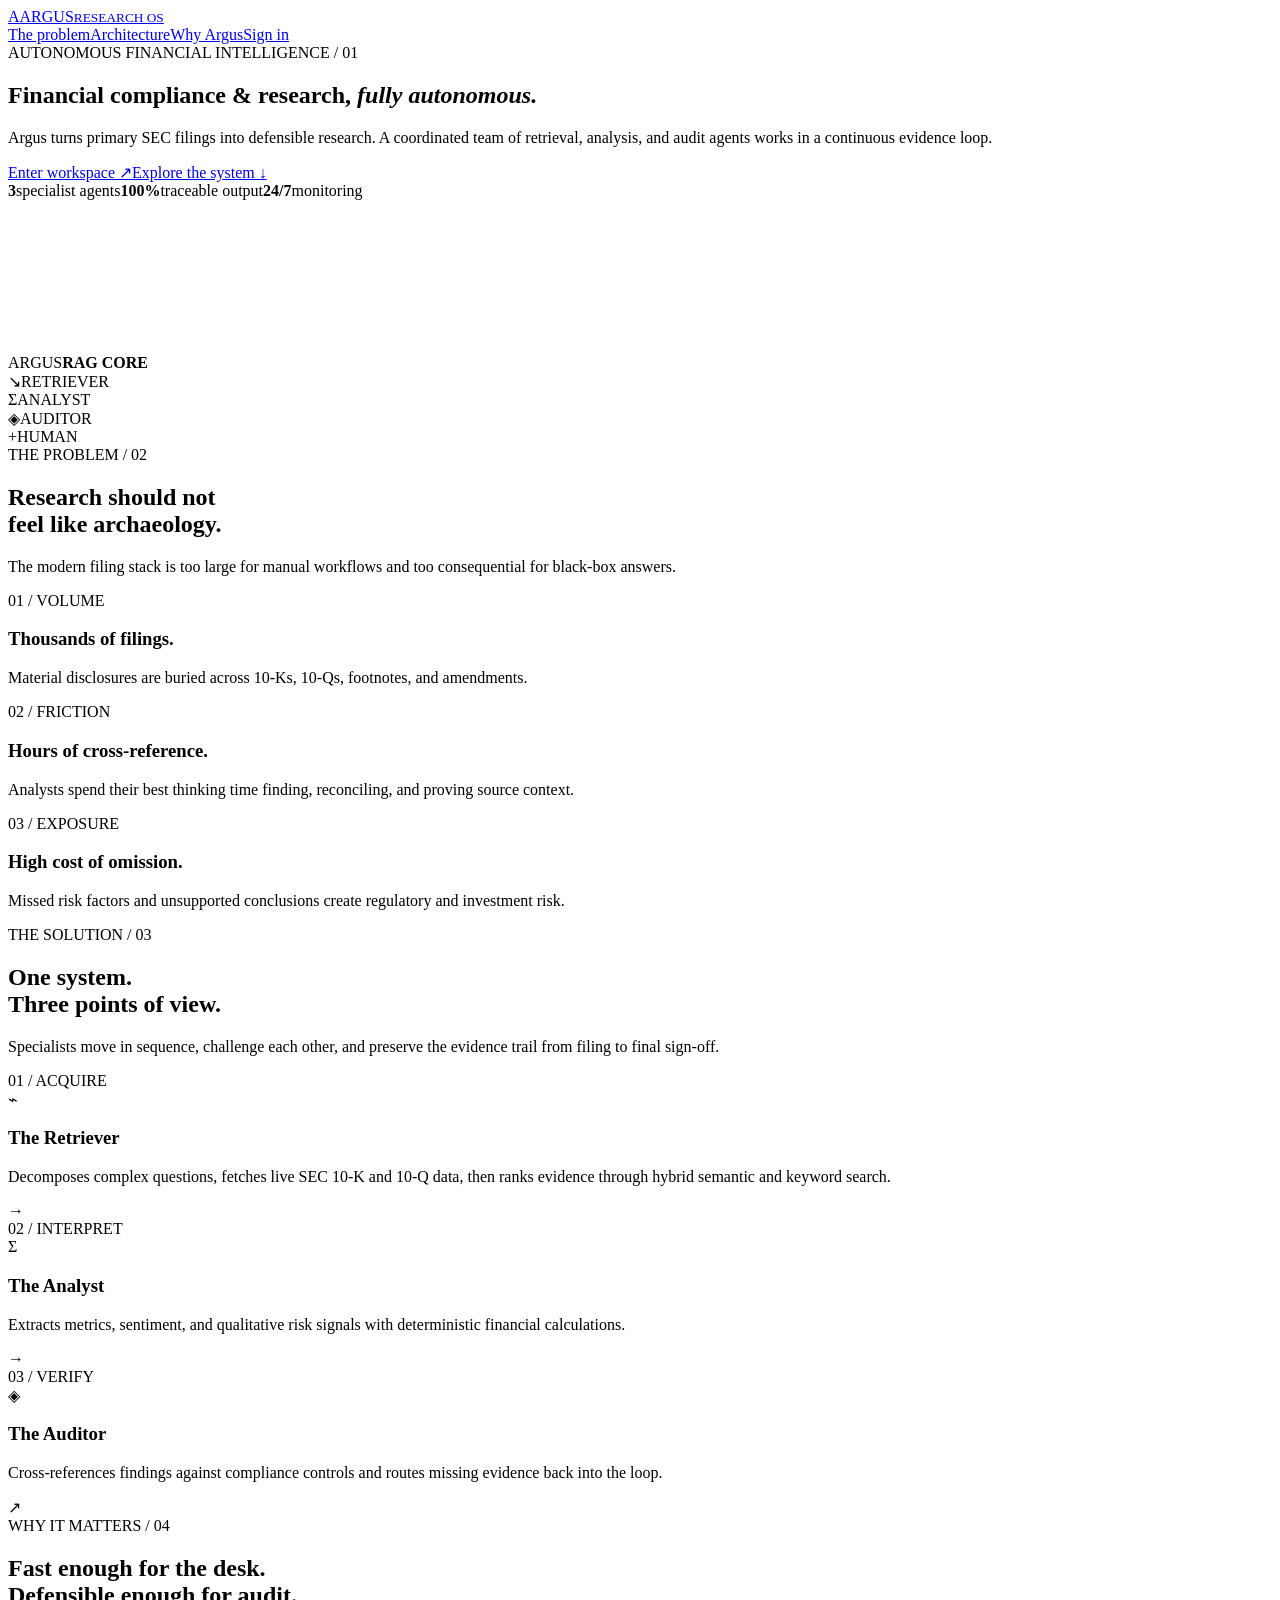
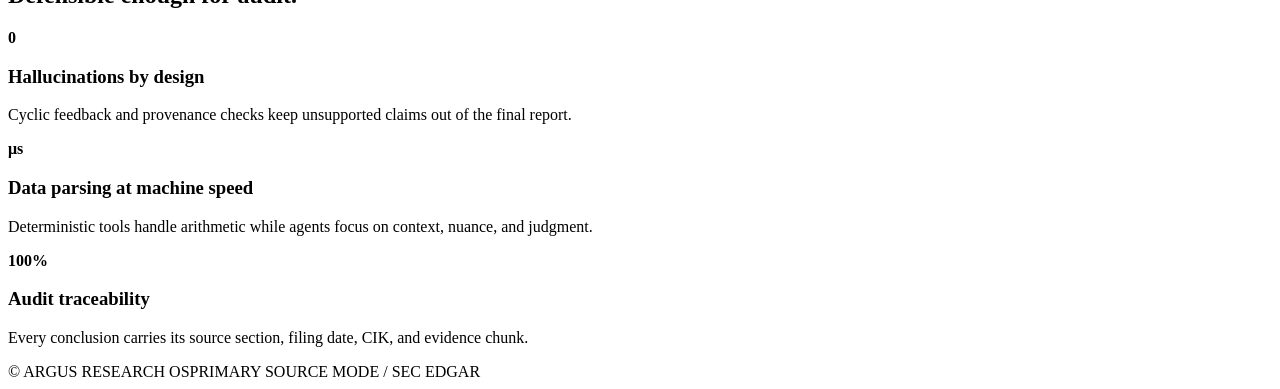
==== app/static/landing.html @ 32ab97b1 "Build agentic financial research platform Add the FastAPI and LangGraph backend, SEC retrieval, Groq" ====
<!doctype html><html lang="en"><head><meta charset="utf-8"><meta name="viewport" content="width=device-width,initial-scale=1"><meta name="theme-color" content="#06090d"><title>Argus / Autonomous Financial Intelligence</title><link rel="stylesheet" href="/static/public.css"></head><body><div class="public-shell"><nav class="public-nav"><a class="public-brand" href="/"><span class="brand-square">A</span><span>ARGUS</span><small>RESEARCH OS</small></a><div class="public-nav-links"><a href="#problem">The problem</a><a href="#architecture">Architecture</a><a href="#value">Why Argus</a><a class="nav-login" href="/login">Sign in</a></div></nav><main><section class="hero"><div class="hero-copy reveal"><div class="kicker">AUTONOMOUS FINANCIAL INTELLIGENCE / 01</div><h1>Financial compliance &amp; research, <em>fully autonomous.</em></h1><p class="hero-lede">Argus turns primary SEC filings into defensible research. A coordinated team of retrieval, analysis, and audit agents works in a continuous evidence loop.</p><div class="hero-actions"><a class="primary-cta" href="/login">Enter workspace <span>↗</span></a><a class="secondary-cta" href="#architecture">Explore the system ↓</a></div><div class="hero-stat"><span><strong>3</strong>specialist agents</span><span><strong>100%</strong>traceable output</span><span><strong>24/7</strong>monitoring</span></div></div><div class="network reveal delay-1"><canvas id="networkCanvas"></canvas><div class="network-core"><div class="core-label">ARGUS<strong>RAG CORE</strong></div></div><div class="network-node"><span>↘</span>RETRIEVER</div><div class="network-node"><span>Σ</span>ANALYST</div><div class="network-node"><span>◈</span>AUDITOR</div><div class="network-node"><span>+</span>HUMAN</div></div></section><section class="section problem-section" id="problem"><div class="section-heading reveal"><div><div class="kicker">THE PROBLEM / 02</div><h2>Research should not<br>feel like archaeology.</h2></div><p class="section-intro">The modern filing stack is too large for manual workflows and too consequential for black-box answers.</p></div><div class="problem-grid"><article class="problem-item reveal"><span class="problem-number">01 / VOLUME</span><h3>Thousands of filings.</h3><p>Material disclosures are buried across 10-Ks, 10-Qs, footnotes, and amendments.</p></article><article class="problem-item reveal delay-1"><span class="problem-number">02 / FRICTION</span><h3>Hours of cross-reference.</h3><p>Analysts spend their best thinking time finding, reconciling, and proving source context.</p></article><article class="problem-item reveal delay-2"><span class="problem-number">03 / EXPOSURE</span><h3>High cost of omission.</h3><p>Missed risk factors and unsupported conclusions create regulatory and investment risk.</p></article></div></section><section class="section" id="architecture"><div class="section-heading reveal"><div><div class="kicker">THE SOLUTION / 03</div><h2>One system.<br>Three points of view.</h2></div><p class="section-intro">Specialists move in sequence, challenge each other, and preserve the evidence trail from filing to final sign-off.</p></div><div class="bento"><article class="agent-tile large reveal"><span class="tile-tag">01 / ACQUIRE</span><div class="tile-icon">⌁</div><h3>The Retriever</h3><p>Decomposes complex questions, fetches live SEC 10-K and 10-Q data, then ranks evidence through hybrid semantic and keyword search.</p><div class="flow-arrow">→</div></article><article class="agent-tile reveal delay-1"><span class="tile-tag">02 / INTERPRET</span><div class="tile-icon">Σ</div><h3>The Analyst</h3><p>Extracts metrics, sentiment, and qualitative risk signals with deterministic financial calculations.</p><div class="flow-arrow">→</div></article><article class="agent-tile reveal delay-2"><span class="tile-tag">03 / VERIFY</span><div class="tile-icon">◈</div><h3>The Auditor</h3><p>Cross-references findings against compliance controls and routes missing evidence back into the loop.</p><div class="flow-arrow">↗</div></article></div></section><section class="section value-section" id="value"><div class="section-heading reveal"><div><div class="kicker">WHY IT MATTERS / 04</div><h2>Fast enough for the desk.<br>Defensible enough for audit.</h2></div></div><div class="values"><article class="value reveal"><strong>0</strong><h3>Hallucinations by design</h3><p>Cyclic feedback and provenance checks keep unsupported claims out of the final report.</p></article><article class="value reveal delay-1"><strong>μs</strong><h3>Data parsing at machine speed</h3><p>Deterministic tools handle arithmetic while agents focus on context, nuance, and judgment.</p></article><article class="value reveal delay-2"><strong>100%</strong><h3>Audit traceability</h3><p>Every conclusion carries its source section, filing date, CIK, and evidence chunk.</p></article></div></section></main><footer class="public-footer"><span>© ARGUS RESEARCH OS</span><span>PRIMARY SOURCE MODE / SEC EDGAR</span></footer></div><script src="/static/landing.js"></script></body></html>
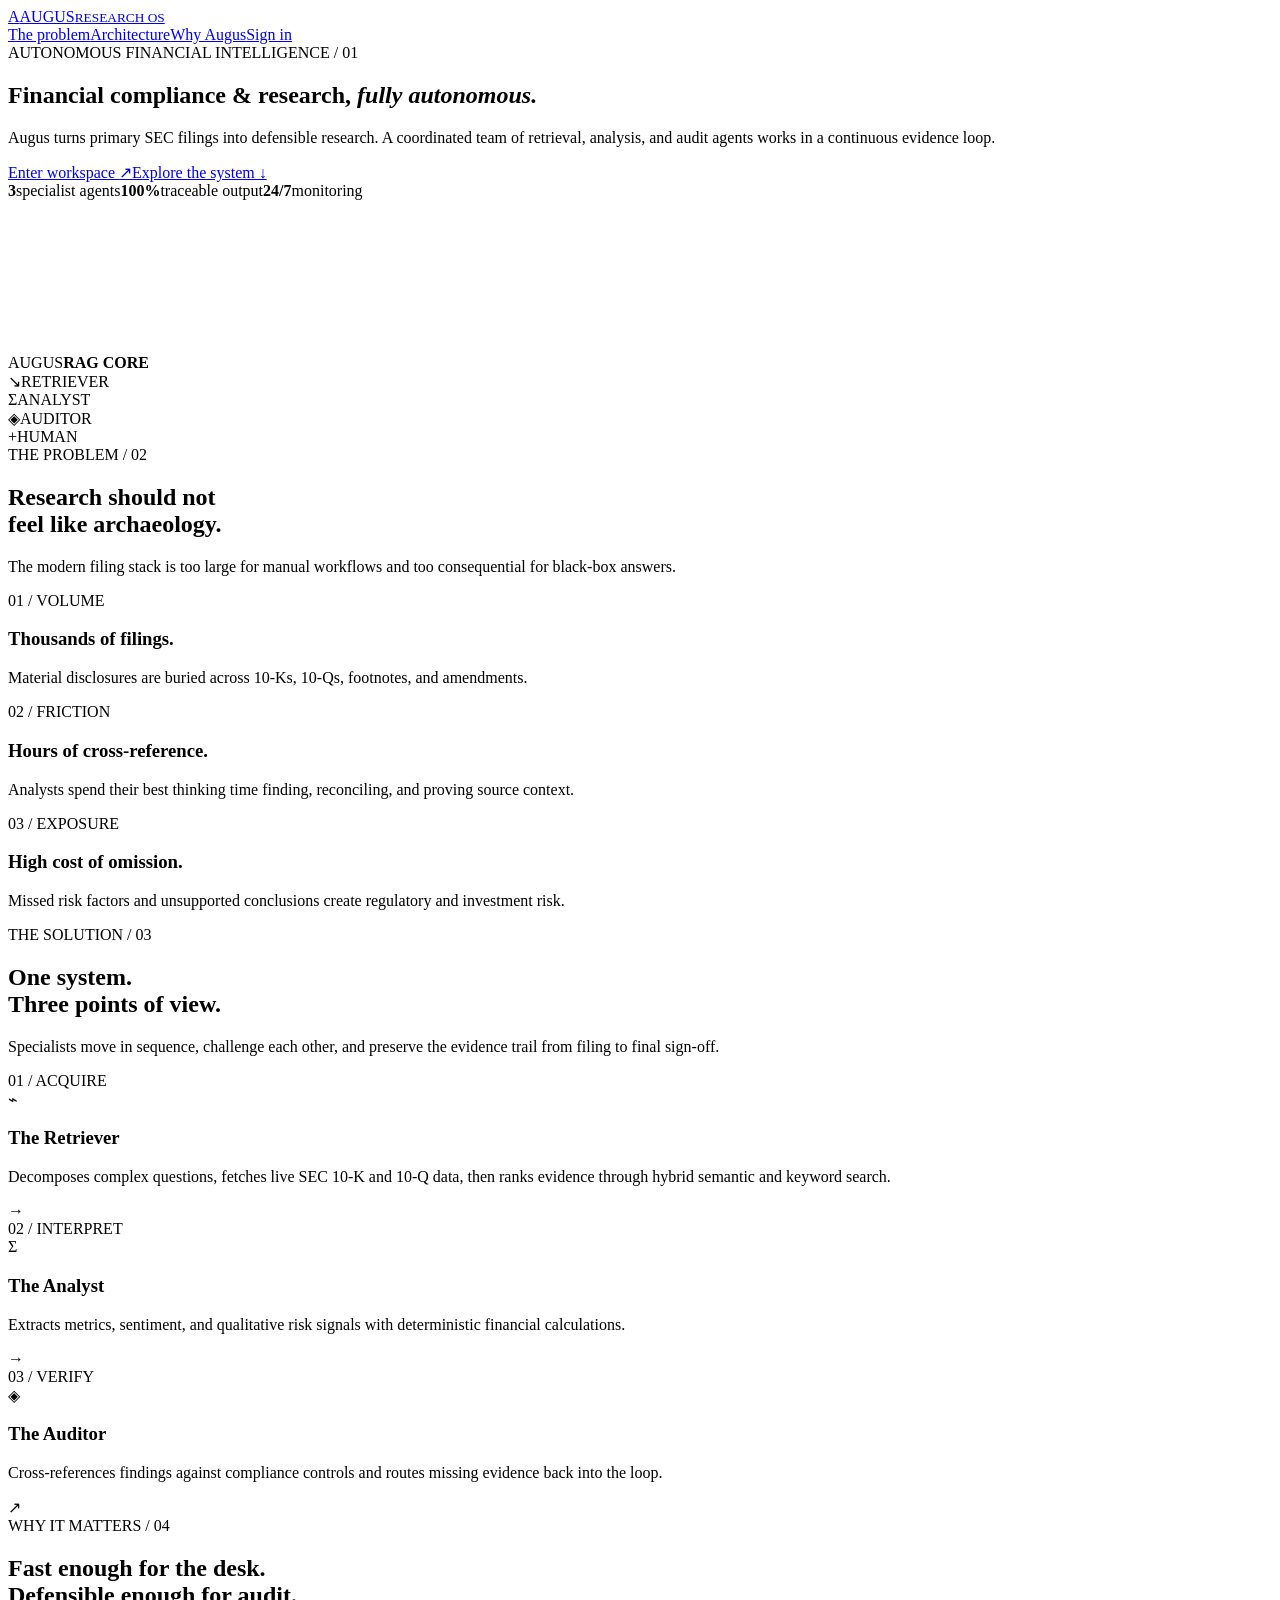
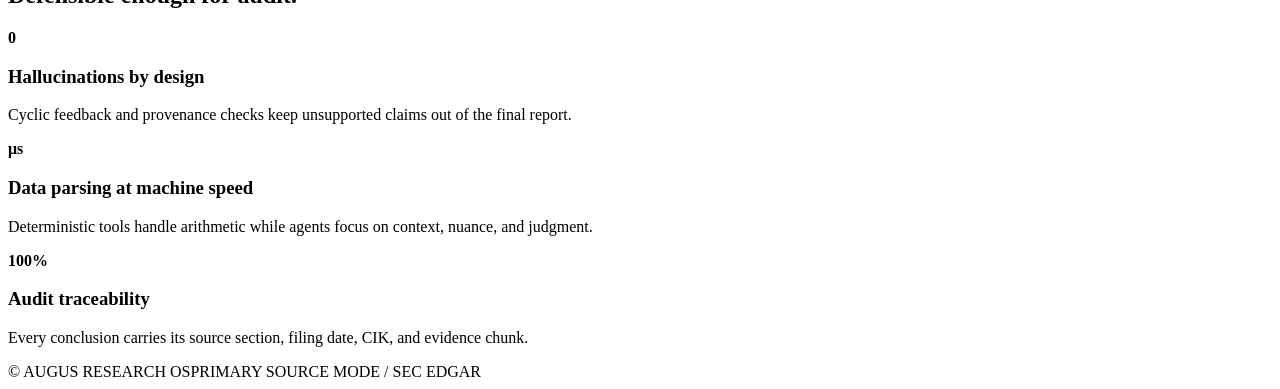
==== commit 890526f5: "Update branding to Augus" ====
--- a/app/static/landing.html
+++ b/app/static/landing.html
@@ -1 +1 @@
-<!doctype html><html lang="en"><head><meta charset="utf-8"><meta name="viewport" content="width=device-width,initial-scale=1"><meta name="theme-color" content="#06090d"><title>Argus / Autonomous Financial Intelligence</title><link rel="stylesheet" href="/static/public.css"></head><body><div class="public-shell"><nav class="public-nav"><a class="public-brand" href="/"><span class="brand-square">A</span><span>ARGUS</span><small>RESEARCH OS</small></a><div class="public-nav-links"><a href="#problem">The problem</a><a href="#architecture">Architecture</a><a href="#value">Why Argus</a><a class="nav-login" href="/login">Sign in</a></div></nav><main><section class="hero"><div class="hero-copy reveal"><div class="kicker">AUTONOMOUS FINANCIAL INTELLIGENCE / 01</div><h1>Financial compliance &amp; research, <em>fully autonomous.</em></h1><p class="hero-lede">Argus turns primary SEC filings into defensible research. A coordinated team of retrieval, analysis, and audit agents works in a continuous evidence loop.</p><div class="hero-actions"><a class="primary-cta" href="/login">Enter workspace <span>↗</span></a><a class="secondary-cta" href="#architecture">Explore the system ↓</a></div><div class="hero-stat"><span><strong>3</strong>specialist agents</span><span><strong>100%</strong>traceable output</span><span><strong>24/7</strong>monitoring</span></div></div><div class="network reveal delay-1"><canvas id="networkCanvas"></canvas><div class="network-core"><div class="core-label">ARGUS<strong>RAG CORE</strong></div></div><div class="network-node"><span>↘</span>RETRIEVER</div><div class="network-node"><span>Σ</span>ANALYST</div><div class="network-node"><span>◈</span>AUDITOR</div><div class="network-node"><span>+</span>HUMAN</div></div></section><section class="section problem-section" id="problem"><div class="section-heading reveal"><div><div class="kicker">THE PROBLEM / 02</div><h2>Research should not<br>feel like archaeology.</h2></div><p class="section-intro">The modern filing stack is too large for manual workflows and too consequential for black-box answers.</p></div><div class="problem-grid"><article class="problem-item reveal"><span class="problem-number">01 / VOLUME</span><h3>Thousands of filings.</h3><p>Material disclosures are buried across 10-Ks, 10-Qs, footnotes, and amendments.</p></article><article class="problem-item reveal delay-1"><span class="problem-number">02 / FRICTION</span><h3>Hours of cross-reference.</h3><p>Analysts spend their best thinking time finding, reconciling, and proving source context.</p></article><article class="problem-item reveal delay-2"><span class="problem-number">03 / EXPOSURE</span><h3>High cost of omission.</h3><p>Missed risk factors and unsupported conclusions create regulatory and investment risk.</p></article></div></section><section class="section" id="architecture"><div class="section-heading reveal"><div><div class="kicker">THE SOLUTION / 03</div><h2>One system.<br>Three points of view.</h2></div><p class="section-intro">Specialists move in sequence, challenge each other, and preserve the evidence trail from filing to final sign-off.</p></div><div class="bento"><article class="agent-tile large reveal"><span class="tile-tag">01 / ACQUIRE</span><div class="tile-icon">⌁</div><h3>The Retriever</h3><p>Decomposes complex questions, fetches live SEC 10-K and 10-Q data, then ranks evidence through hybrid semantic and keyword search.</p><div class="flow-arrow">→</div></article><article class="agent-tile reveal delay-1"><span class="tile-tag">02 / INTERPRET</span><div class="tile-icon">Σ</div><h3>The Analyst</h3><p>Extracts metrics, sentiment, and qualitative risk signals with deterministic financial calculations.</p><div class="flow-arrow">→</div></article><article class="agent-tile reveal delay-2"><span class="tile-tag">03 / VERIFY</span><div class="tile-icon">◈</div><h3>The Auditor</h3><p>Cross-references findings against compliance controls and routes missing evidence back into the loop.</p><div class="flow-arrow">↗</div></article></div></section><section class="section value-section" id="value"><div class="section-heading reveal"><div><div class="kicker">WHY IT MATTERS / 04</div><h2>Fast enough for the desk.<br>Defensible enough for audit.</h2></div></div><div class="values"><article class="value reveal"><strong>0</strong><h3>Hallucinations by design</h3><p>Cyclic feedback and provenance checks keep unsupported claims out of the final report.</p></article><article class="value reveal delay-1"><strong>μs</strong><h3>Data parsing at machine speed</h3><p>Deterministic tools handle arithmetic while agents focus on context, nuance, and judgment.</p></article><article class="value reveal delay-2"><strong>100%</strong><h3>Audit traceability</h3><p>Every conclusion carries its source section, filing date, CIK, and evidence chunk.</p></article></div></section></main><footer class="public-footer"><span>© ARGUS RESEARCH OS</span><span>PRIMARY SOURCE MODE / SEC EDGAR</span></footer></div><script src="/static/landing.js"></script></body></html>+<!doctype html><html lang="en"><head><meta charset="utf-8"><meta name="viewport" content="width=device-width,initial-scale=1"><meta name="theme-color" content="#06090d"><title>Augus / Autonomous Financial Intelligence</title><link rel="stylesheet" href="/static/public.css"></head><body><div class="public-shell"><nav class="public-nav"><a class="public-brand" href="/"><span class="brand-square">A</span><span>AUGUS</span><small>RESEARCH OS</small></a><div class="public-nav-links"><a href="#problem">The problem</a><a href="#architecture">Architecture</a><a href="#value">Why Augus</a><a class="nav-login" href="/login">Sign in</a></div></nav><main><section class="hero"><div class="hero-copy reveal"><div class="kicker">AUTONOMOUS FINANCIAL INTELLIGENCE / 01</div><h1>Financial compliance &amp; research, <em>fully autonomous.</em></h1><p class="hero-lede">Augus turns primary SEC filings into defensible research. A coordinated team of retrieval, analysis, and audit agents works in a continuous evidence loop.</p><div class="hero-actions"><a class="primary-cta" href="/login">Enter workspace <span>↗</span></a><a class="secondary-cta" href="#architecture">Explore the system ↓</a></div><div class="hero-stat"><span><strong>3</strong>specialist agents</span><span><strong>100%</strong>traceable output</span><span><strong>24/7</strong>monitoring</span></div></div><div class="network reveal delay-1"><canvas id="networkCanvas"></canvas><div class="network-core"><div class="core-label">AUGUS<strong>RAG CORE</strong></div></div><div class="network-node"><span>↘</span>RETRIEVER</div><div class="network-node"><span>Σ</span>ANALYST</div><div class="network-node"><span>◈</span>AUDITOR</div><div class="network-node"><span>+</span>HUMAN</div></div></section><section class="section problem-section" id="problem"><div class="section-heading reveal"><div><div class="kicker">THE PROBLEM / 02</div><h2>Research should not<br>feel like archaeology.</h2></div><p class="section-intro">The modern filing stack is too large for manual workflows and too consequential for black-box answers.</p></div><div class="problem-grid"><article class="problem-item reveal"><span class="problem-number">01 / VOLUME</span><h3>Thousands of filings.</h3><p>Material disclosures are buried across 10-Ks, 10-Qs, footnotes, and amendments.</p></article><article class="problem-item reveal delay-1"><span class="problem-number">02 / FRICTION</span><h3>Hours of cross-reference.</h3><p>Analysts spend their best thinking time finding, reconciling, and proving source context.</p></article><article class="problem-item reveal delay-2"><span class="problem-number">03 / EXPOSURE</span><h3>High cost of omission.</h3><p>Missed risk factors and unsupported conclusions create regulatory and investment risk.</p></article></div></section><section class="section" id="architecture"><div class="section-heading reveal"><div><div class="kicker">THE SOLUTION / 03</div><h2>One system.<br>Three points of view.</h2></div><p class="section-intro">Specialists move in sequence, challenge each other, and preserve the evidence trail from filing to final sign-off.</p></div><div class="bento"><article class="agent-tile large reveal"><span class="tile-tag">01 / ACQUIRE</span><div class="tile-icon">⌁</div><h3>The Retriever</h3><p>Decomposes complex questions, fetches live SEC 10-K and 10-Q data, then ranks evidence through hybrid semantic and keyword search.</p><div class="flow-arrow">→</div></article><article class="agent-tile reveal delay-1"><span class="tile-tag">02 / INTERPRET</span><div class="tile-icon">Σ</div><h3>The Analyst</h3><p>Extracts metrics, sentiment, and qualitative risk signals with deterministic financial calculations.</p><div class="flow-arrow">→</div></article><article class="agent-tile reveal delay-2"><span class="tile-tag">03 / VERIFY</span><div class="tile-icon">◈</div><h3>The Auditor</h3><p>Cross-references findings against compliance controls and routes missing evidence back into the loop.</p><div class="flow-arrow">↗</div></article></div></section><section class="section value-section" id="value"><div class="section-heading reveal"><div><div class="kicker">WHY IT MATTERS / 04</div><h2>Fast enough for the desk.<br>Defensible enough for audit.</h2></div></div><div class="values"><article class="value reveal"><strong>0</strong><h3>Hallucinations by design</h3><p>Cyclic feedback and provenance checks keep unsupported claims out of the final report.</p></article><article class="value reveal delay-1"><strong>μs</strong><h3>Data parsing at machine speed</h3><p>Deterministic tools handle arithmetic while agents focus on context, nuance, and judgment.</p></article><article class="value reveal delay-2"><strong>100%</strong><h3>Audit traceability</h3><p>Every conclusion carries its source section, filing date, CIK, and evidence chunk.</p></article></div></section></main><footer class="public-footer"><span>© AUGUS RESEARCH OS</span><span>PRIMARY SOURCE MODE / SEC EDGAR</span></footer></div><script src="/static/landing.js"></script></body></html>
